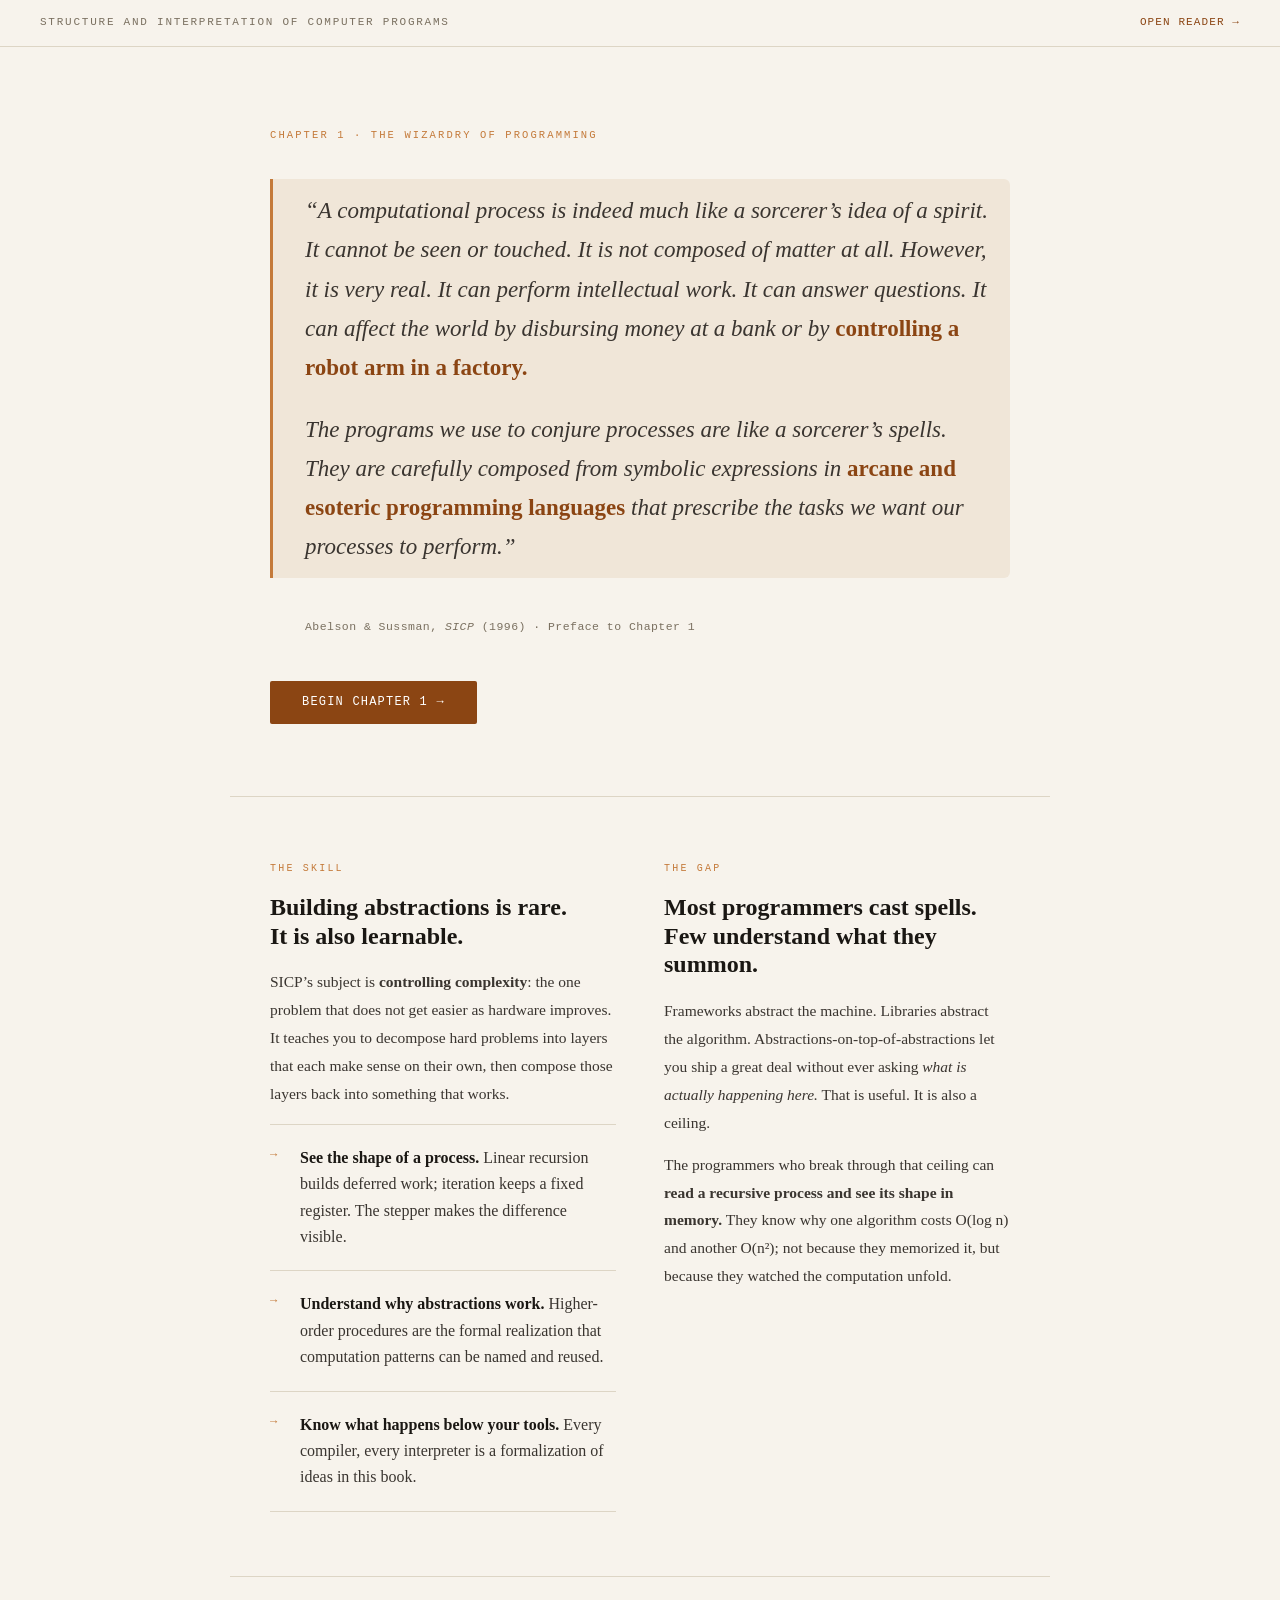
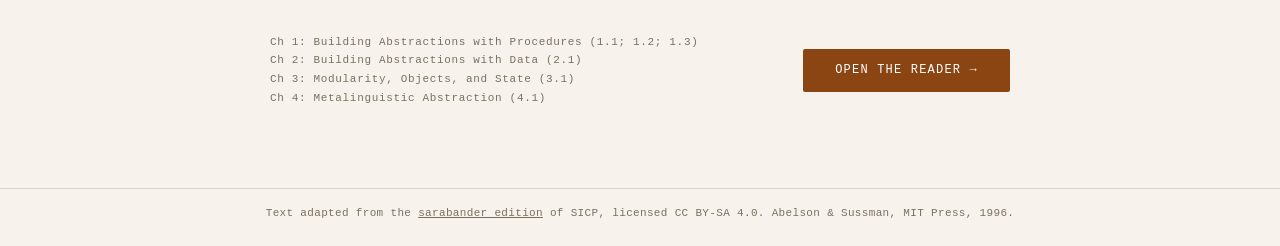
==== docs/index.html @ bf609b11 "Add Chapter 4.1: The Metacircular Evaluator Sections 4.1.1 (eval/apply core), 4.1.2 (representing ex" ====
<!DOCTYPE html>
<html lang="en">
<head>
  <meta charset="utf-8" />
  <meta name="viewport" content="width=device-width, initial-scale=1.0" />
  <title>SICP Lab: Structure and Interpretation of Computer Programs</title>
  <link rel="stylesheet" href="css/style.css" />
  <style>
    :root {
      --bg:        #f7f3ec;
      --bg2:       #f0ebe1;
      --ink:       #1a1713;
      --ink2:      #3a3530;
      --muted:     #7a7060;
      --rule:      #ddd5c5;
      --accent:    #8b4513;
      --accent2:   #6b3310;
      --gold:      #c47a3a;
    }

    *, *::before, *::after { box-sizing: border-box; }

    body.landing {
      background: var(--bg);
      color: var(--ink);
      font-family: var(--serif);
      margin: 0;
      -webkit-font-smoothing: antialiased;
    }

    /* ── Nav strip ── */
    .topbar {
      border-bottom: 1px solid var(--rule);
      padding: 14px 40px;
      display: flex;
      align-items: center;
      justify-content: space-between;
    }

    .topbar-title {
      font-family: var(--mono);
      font-size: 11px;
      letter-spacing: .16em;
      text-transform: uppercase;
      color: var(--muted);
    }

    .topbar-cta {
      font-family: var(--mono);
      font-size: 11px;
      letter-spacing: .1em;
      color: var(--accent);
      text-decoration: none;
      text-transform: uppercase;
    }
    .topbar-cta:hover { color: var(--accent2); }

    /* ── Hero ── */
    .hero {
      max-width: 820px;
      margin: 0 auto;
      padding: 80px 40px 72px;
      border-bottom: 1px solid var(--rule);
    }

    .hero-label {
      font-family: var(--mono);
      font-size: 10.5px;
      letter-spacing: .2em;
      text-transform: uppercase;
      color: var(--gold);
      margin-bottom: 36px;
    }

    .hero-quote {
      border-left: 3px solid var(--gold);
      padding-left: 32px;
      margin: 0 0 40px;
    }

    .hero-quote p {
      font-size: clamp(18px, 2.2vw, 23px);
      line-height: 1.7;
      color: var(--ink2);
      font-style: italic;
      margin: 0 0 1em;
    }

    .hero-quote p:last-of-type { margin-bottom: 0; }

    .hero-quote em {
      font-style: normal;
      color: var(--accent);
      font-weight: 600;
    }

    .hero-attribution {
      font-family: var(--mono);
      font-size: 11.5px;
      color: var(--muted);
      letter-spacing: .04em;
      margin-bottom: 44px;
      padding-left: 35px;
    }

    .cta {
      display: inline-block;
      padding: 12px 32px;
      background: var(--accent);
      color: #fff;
      font-family: var(--mono);
      font-size: 12px;
      letter-spacing: .1em;
      text-transform: uppercase;
      text-decoration: none;
      border-radius: 2px;
      transition: background .15s;
    }
    .cta:hover { background: var(--accent2); }

    /* ── Pitch ── */
    .pitch-block {
      max-width: 820px;
      margin: 0 auto;
      padding: 64px 40px;
      border-bottom: 1px solid var(--rule);
    }

    .pitch-label {
      font-family: var(--mono);
      font-size: 10px;
      letter-spacing: .22em;
      text-transform: uppercase;
      color: var(--gold);
      margin-bottom: 16px;
    }

    .pitch-block h2 {
      font-size: clamp(22px, 2.8vw, 30px);
      font-weight: 700;
      color: var(--ink);
      margin: 0 0 24px;
      line-height: 1.2;
    }

    .pitch-block p {
      font-size: 17px;
      line-height: 1.8;
      color: var(--ink2);
      margin: 0 0 16px;
    }

    .pitch-block p:last-child { margin-bottom: 0; }

    .pitch-block strong { color: var(--ink); }

    /* ── Insight list ── */
    .insight-list {
      list-style: none;
      padding: 0;
      margin: 32px 0 0;
      border-top: 1px solid var(--rule);
    }

    .insight-list li {
      display: grid;
      grid-template-columns: 14px 1fr;
      gap: 16px;
      align-items: start;
      padding: 20px 0;
      border-bottom: 1px solid var(--rule);
    }

    .insight-list li::before {
      content: '→';
      color: var(--gold);
      font-family: var(--mono);
      font-size: 12px;
      padding-top: 1px;
    }

    .insight-list li span {
      font-size: 16px;
      line-height: 1.65;
      color: var(--ink2);
    }

    .insight-list li strong { color: var(--ink); }

    /* ── Code specimen ── */
    .specimen {
      margin: 36px 0 0;
      background: #1e1b17;
      border-radius: 4px;
      padding: 24px 28px;
      font-family: var(--mono);
      font-size: 12.5px;
      line-height: 1.75;
      color: #9a8f80;
      overflow-x: auto;
    }

    .specimen .kw  { color: #c47a3a; }
    .specimen .fn  { color: #d4b483; }
    .specimen .cm  { color: #5a5040; }
    .specimen .num { color: #8fa88f; }

    /* ── Feature cards ── */
    .features {
      display: grid;
      grid-template-columns: repeat(3, 1fr);
      gap: 1px;
      background: var(--rule);
      border: 1px solid var(--rule);
      border-radius: 3px;
      overflow: hidden;
      margin-top: 36px;
    }

    .feature {
      background: var(--bg);
      padding: 24px 22px;
    }

    .feature-glyph {
      font-family: var(--mono);
      font-size: 16px;
      color: var(--gold);
      margin-bottom: 12px;
    }

    .feature h3 {
      font-size: 13.5px;
      font-weight: 700;
      color: var(--ink);
      margin: 0 0 8px;
    }

    .feature p {
      font-size: 13px !important;
      line-height: 1.6 !important;
      color: var(--muted) !important;
      margin: 0 !important;
    }

    /* ── Two-col layout for "this site" ── */
    .two-col {
      display: grid;
      grid-template-columns: 1fr 1fr;
      gap: 48px;
      align-items: start;
      margin-top: 0;
    }

    @media (max-width: 640px) {
      .two-col { grid-template-columns: 1fr; }
      .features { grid-template-columns: 1fr; }
    }

    /* ── Footer ── */
    .footer-cta {
      max-width: 820px;
      margin: 0 auto;
      padding: 56px 40px 80px;
      display: flex;
      align-items: center;
      justify-content: space-between;
      gap: 24px;
    }

    .footer-cta p {
      font-family: var(--mono);
      font-size: 11px;
      color: var(--muted);
      letter-spacing: .06em;
      margin: 0;
      line-height: 1.7;
    }
  </style>
</head>
<body class="landing">

  <nav class="topbar">
    <span class="topbar-title">Structure and Interpretation of Computer Programs</span>
    <a class="topbar-cta" href="reader.html">Open reader →</a>
  </nav>

  <!-- ── Hero ── -->
  <section class="hero">
    <div class="hero-label">Chapter 1 · The wizardry of programming</div>

    <blockquote class="hero-quote">
      <p>
        &ldquo;A computational process is indeed much like a sorcerer&rsquo;s idea of a spirit.
        It cannot be seen or touched. It is not composed of matter at all.
        However, it is very real. It can perform intellectual work. It can answer questions.
        It can affect the world by disbursing money at a bank or by
        <em>controlling a robot arm in a factory.</em>
      </p>
      <p>
        The programs we use to conjure processes are like a sorcerer&rsquo;s spells.
        They are carefully composed from symbolic expressions in
        <em>arcane and esoteric programming languages</em>
        that prescribe the tasks we want our processes to perform.&rdquo;
      </p>
    </blockquote>

    <div class="hero-attribution">Abelson &amp; Sussman, <em>SICP</em> (1996) · Preface to Chapter 1</div>

    <a class="cta" href="reader.html">Begin Chapter 1 →</a>
  </section>

  <!-- ── Side-by-side pitch ── -->
  <div style="max-width: 820px; margin: 0 auto; padding: 64px 40px; border-bottom: 1px solid var(--rule); display: grid; grid-template-columns: 1fr 1fr; gap: 48px; align-items: start;">
    <div>
      <div class="pitch-label">The skill</div>
      <h2 style="font-size: clamp(18px, 2.2vw, 24px); font-weight: 700; margin: 0 0 18px; line-height: 1.2;">Building abstractions is rare.<br>It is also learnable.</h2>
      <p style="font-size: 15.5px; line-height: 1.8; color: var(--ink2); margin: 0 0 14px;">
        SICP&rsquo;s subject is <strong>controlling complexity</strong>: the one problem that does not
        get easier as hardware improves. It teaches you to decompose hard problems into layers
        that each make sense on their own, then compose those layers back into something that works.
      </p>
      <ul class="insight-list" style="margin-top: 16px;">
        <li><span><strong>See the shape of a process.</strong> Linear recursion builds deferred work; iteration keeps a fixed register. The stepper makes the difference visible.</span></li>
        <li><span><strong>Understand why abstractions work.</strong> Higher-order procedures are the formal realization that computation patterns can be named and reused.</span></li>
        <li><span><strong>Know what happens below your tools.</strong> Every compiler, every interpreter is a formalization of ideas in this book.</span></li>
      </ul>
    </div>
    <div>
      <div class="pitch-label">The gap</div>
      <h2 style="font-size: clamp(18px, 2.2vw, 24px); font-weight: 700; margin: 0 0 18px; line-height: 1.2;">Most programmers cast spells.<br>Few understand what they summon.</h2>
      <p style="font-size: 15.5px; line-height: 1.8; color: var(--ink2); margin: 0 0 14px;">
        Frameworks abstract the machine. Libraries abstract the algorithm.
        Abstractions-on-top-of-abstractions let you ship a great deal without ever asking
        <em>what is actually happening here.</em> That is useful. It is also a ceiling.
      </p>
      <p style="font-size: 15.5px; line-height: 1.8; color: var(--ink2); margin: 0;">
        The programmers who break through that ceiling can <strong>read a recursive process and see its shape in memory.</strong>
        They know why one algorithm costs O(log&nbsp;n) and another O(n²); not because they memorized it,
        but because they watched the computation unfold.
      </p>
    </div>
  </div>

  <div class="footer-cta">
    <p>
      Ch 1: Building Abstractions with Procedures (1.1; 1.2; 1.3)<br>
      Ch 2: Building Abstractions with Data (2.1)<br>
      Ch 3: Modularity, Objects, and State (3.1)<br>
      Ch 4: Metalinguistic Abstraction (4.1)
    </p>
    <a class="cta" href="reader.html">Open the reader →</a>
  </div>

  <footer class="site-footer">
    Text adapted from the <a href="https://github.com/sarabander/sicp" target="_blank" rel="noopener">sarabander edition</a> of SICP, licensed CC BY-SA 4.0. Abelson &amp; Sussman, MIT Press, 1996.
  </footer>

</body>
</html>
---- docs/css/style.css ----
:root {
  --bg: #faf8f3;
  --panel: #fffdf8;
  --ink: #1f2328;
  --muted: #6b7280;
  --rule: #e6e0d4;
  --accent: #7a3e1d;
  --accent-soft: #f0e6d8;
  --code-bg: #f5f1e8;
  --redex-bg: #ffe39b;
  --redex-ink: #6b3b00;
  --ok: #1f6f43;
  --err: #b3261e;
  --mono: "SFMono-Regular", "JetBrains Mono", Menlo, Consolas, monospace;
  --serif: Georgia, "Iowan Old Style", "Times New Roman", serif;
}
* { box-sizing: border-box; }
body {
  margin: 0; background: var(--bg); color: var(--ink);
  font-family: var(--serif); line-height: 1.6; font-size: 18px;
}
a { color: var(--accent); }

.app { display: grid; grid-template-columns: 270px minmax(0, 1fr); min-height: 100vh; }

/* ---- Sidebar / TOC ---- */
.sidebar {
  position: sticky; top: 0; align-self: start; height: 100vh; overflow-y: auto;
  border-right: 1px solid var(--rule); background: var(--panel); padding: 22px 18px;
}
.site-footer { text-align: center; padding: 16px 24px 24px; border-top: 1px solid var(--rule); font-family: var(--mono); font-size: 11px; color: var(--muted); letter-spacing: .03em; }
.site-footer a { color: var(--muted); text-decoration: underline; }
.site-footer a:hover { color: var(--fg); }
.home-link { display: block; font-family: var(--mono); font-size: 11px; color: var(--muted); text-decoration: none; letter-spacing: .05em; margin-bottom: 14px; }
.home-link:hover { color: var(--fg); }
.sidebar h1 { font-size: 17px; margin: 0 0 4px; letter-spacing: .2px; }
.sidebar .sub { color: var(--muted); font-size: 12.5px; margin-bottom: 18px; font-family: var(--mono); }
.toc a { display: block; text-decoration: none; color: var(--ink); padding: 3px 6px; border-radius: 5px; font-size: 14.5px; }
.toc a.lvl-sec { font-weight: 700; margin-top: 10px; }
.toc a.lvl-sub { padding-left: 16px; color: #44484e; }
.toc a:hover { background: var(--accent-soft); }
.toc a.active { background: var(--accent-soft); color: var(--accent); }

/* ---- Reading column ---- */
.main { padding: 36px 0 120px; }
.reader { max-width: 760px; margin: 0 auto; padding: 0 28px; }
.reader h2 { font-size: 30px; margin: 8px 0 6px; }
.reader h2 .num { color: var(--accent); font-family: var(--mono); font-size: 22px; margin-right: 10px; }
.reader h3 { font-size: 22px; margin: 38px 0 4px; border-top: 1px solid var(--rule); padding-top: 26px; }
.reader h3 .num { color: var(--accent); font-family: var(--mono); font-size: 16px; margin-right: 8px; }
.reader h4 { font-size: 16px; text-transform: uppercase; letter-spacing: .08em; color: var(--muted); margin: 26px 0 2px; }
.reader p { margin: 14px 0; }
.reader code { font-family: var(--mono); font-size: .86em; background: var(--code-bg); padding: 1px 5px; border-radius: 4px; }
.reader ul, .reader ol { margin: 12px 0; padding-left: 26px; }
.reader li { margin: 6px 0; }
blockquote { margin: 16px 0; padding: 12px 18px; background: var(--accent-soft); border-left: 4px solid var(--accent); border-radius: 0 6px 6px 0; }
blockquote p:first-child { margin-top: 0; } blockquote p:last-child { margin-bottom: 0; }

/* ---- Static code (non-live) ---- */
pre.static {
  font-family: var(--mono); font-size: 14.5px; line-height: 1.45;
  background: var(--code-bg); border: 1px solid var(--rule); border-radius: 8px;
  padding: 12px 14px; overflow-x: auto; margin: 14px 0;
}

/* ---- Live REPL block ---- */
.repl { margin: 16px 0; border: 1px solid var(--rule); border-radius: 9px; overflow: hidden; background: var(--panel); }
.repl .editor {
  width: 100%; border: 0; resize: vertical; min-height: 2.4em;
  font-family: var(--mono); font-size: 14.5px; line-height: 1.5; padding: 12px 14px;
  background: #fffef9; color: var(--ink); outline: none; display: block;
}
.repl .bar { display: flex; align-items: center; gap: 10px; padding: 7px 12px; border-top: 1px solid var(--rule); background: #faf6ed; }
.repl .bar .spacer { flex: 1; }
.repl button {
  font-family: var(--mono); font-size: 12.5px; cursor: pointer; border: 1px solid var(--rule);
  background: #fff; color: var(--ink); padding: 5px 12px; border-radius: 6px;
}
.repl button.run { background: var(--accent); color: #fff; border-color: var(--accent); }
.repl button:hover { filter: brightness(.97); }
.repl .out {
  font-family: var(--mono); font-size: 14px; white-space: pre-wrap; padding: 0 14px;
  max-height: 0; overflow: hidden; transition: max-height .15s ease, padding .15s ease;
}
.repl .out.show { max-height: 400px; overflow-y: auto; padding: 10px 14px; border-top: 1px dashed var(--rule); }
.repl .out .val { color: var(--ok); } .repl .out .disp { color: var(--ink); } .repl .out .err { color: var(--err); }
.repl .out .echo { color: var(--muted); }

/* ---- Stepper ---- */
.stepper { margin: 18px 0; border: 1px solid var(--accent); border-radius: 10px; overflow: hidden; background: var(--panel); }
.stepper .head { background: var(--accent); color: #fff; font-family: var(--mono); font-size: 12px; letter-spacing: .05em; padding: 6px 12px; text-transform: uppercase; }
.stepper .seed { width: 100%; border: 0; border-bottom: 1px solid var(--rule); resize: vertical; min-height: 3em; font-family: var(--mono); font-size: 14px; padding: 10px 14px; background: #fffef9; outline: none; }
.stepper .bar { display: flex; gap: 8px; align-items: center; padding: 8px 12px; background: #faf6ed; border-bottom: 1px solid var(--rule); }
.stepper .bar .count { margin-left: auto; color: var(--muted); font-family: var(--mono); font-size: 12px; }
.stepper button { font-family: var(--mono); font-size: 12.5px; cursor: pointer; border: 1px solid var(--rule); background: #fff; padding: 5px 12px; border-radius: 6px; }
.stepper button.primary { background: var(--accent); color: #fff; border-color: var(--accent); }
.stepper button:disabled { opacity: .4; cursor: default; }
.stepper .steps { font-family: var(--mono); font-size: 15px; line-height: 1.7; padding: 12px 14px 16px; overflow-x: auto; }
.stepper .row { display: flex; gap: 12px; padding: 2px 0; opacity: .45; transition: opacity .2s; }
.stepper .row.on { opacity: 1; }
.stepper .row .idx { color: var(--muted); user-select: none; min-width: 1.6em; text-align: right; }
.stepper .row .expr { white-space: pre; }
.stepper .row .note { color: var(--muted); font-size: 12.5px; align-self: center; }
.redex { background: var(--redex-bg); color: var(--redex-ink); border-radius: 3px; padding: 0 2px; box-shadow: 0 0 0 1px #e8c66a inset; }

/* ---- Notes drawer ---- */
.notes-toggle { position: fixed; right: 18px; bottom: 18px; z-index: 20; border: 1px solid var(--accent); background: var(--accent); color: #fff; font-family: var(--mono); font-size: 13px; padding: 9px 14px; border-radius: 22px; cursor: pointer; box-shadow: 0 3px 12px rgba(0,0,0,.15); }
.notes { position: fixed; right: -380px; top: 0; width: 360px; height: 100vh; background: var(--panel); border-left: 1px solid var(--rule); transition: right .2s ease; z-index: 19; display: flex; flex-direction: column; box-shadow: -6px 0 24px rgba(0,0,0,.06); }
.notes.open { right: 0; }
.notes h3 { margin: 0; padding: 18px 18px 8px; font-family: var(--serif); font-size: 18px; }
.notes p.hint { margin: 0 18px 8px; color: var(--muted); font-size: 12.5px; }
.notes textarea { flex: 1; margin: 0 14px 14px; border: 1px solid var(--rule); border-radius: 8px; resize: none; padding: 12px; font-family: var(--mono); font-size: 14px; line-height: 1.5; outline: none; }
.notes .saved { padding: 0 18px 14px; color: var(--ok); font-size: 12px; font-family: var(--mono); }

@media (max-width: 880px) {
  .app { grid-template-columns: 1fr; }
  .sidebar { position: static; height: auto; border-right: 0; border-bottom: 1px solid var(--rule); }
}
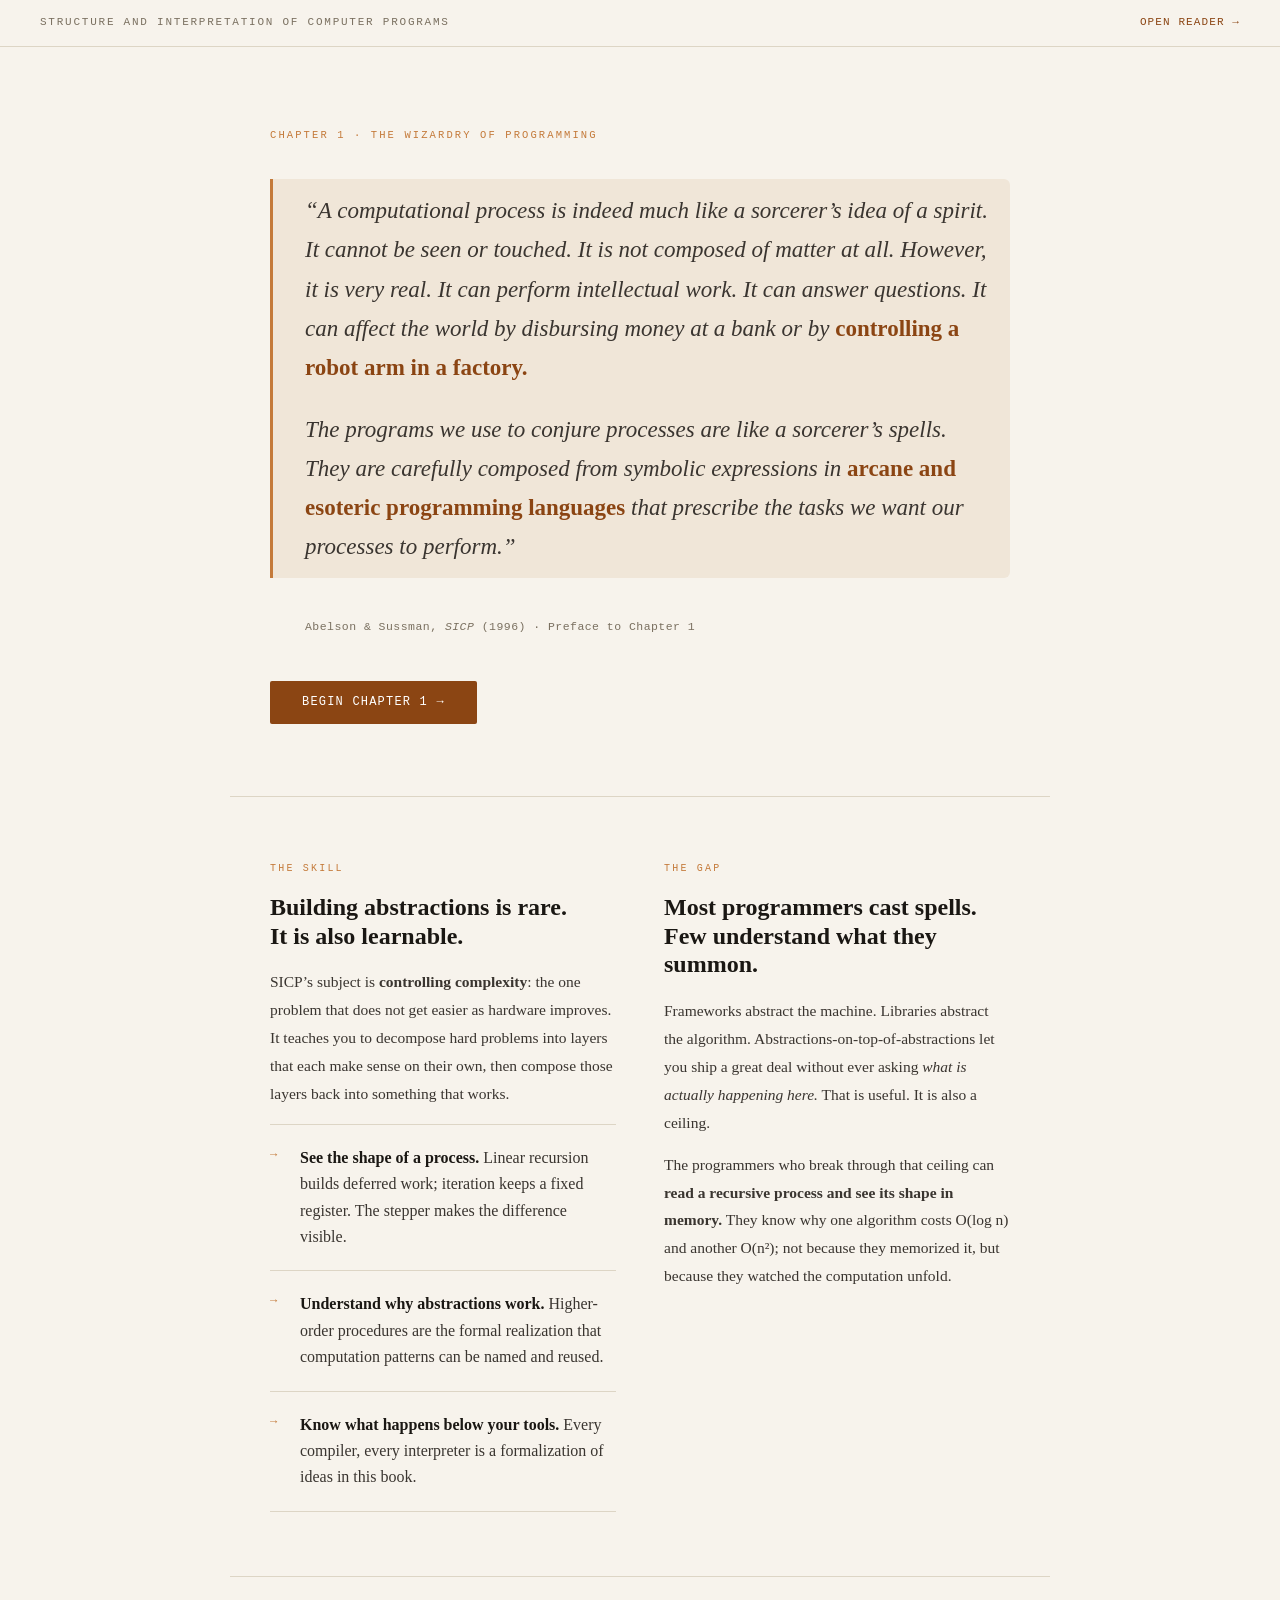
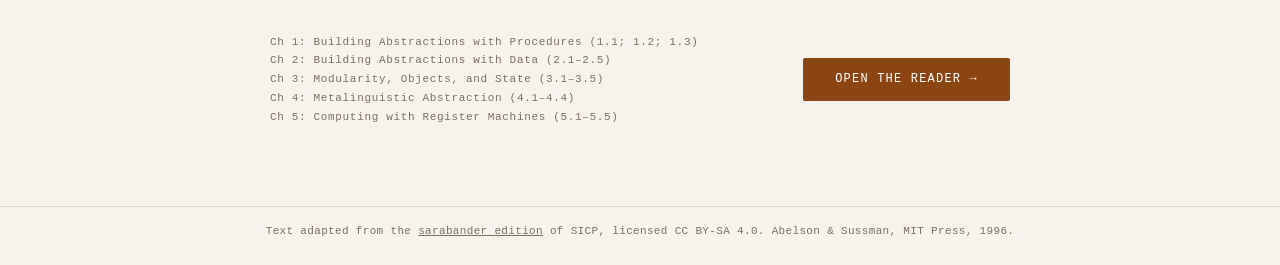
==== commit 693a2f5c: "Add Chapter 5: Computing with Register Machines 5.1 (register machine design, subroutines, stack rec" ====
--- a/docs/index.html
+++ b/docs/index.html
@@ -345,9 +345,10 @@
   <div class="footer-cta">
     <p>
       Ch 1: Building Abstractions with Procedures (1.1; 1.2; 1.3)<br>
-      Ch 2: Building Abstractions with Data (2.1)<br>
-      Ch 3: Modularity, Objects, and State (3.1)<br>
-      Ch 4: Metalinguistic Abstraction (4.1)
+      Ch 2: Building Abstractions with Data (2.1–2.5)<br>
+      Ch 3: Modularity, Objects, and State (3.1–3.5)<br>
+      Ch 4: Metalinguistic Abstraction (4.1–4.4)<br>
+      Ch 5: Computing with Register Machines (5.1–5.5)
     </p>
     <a class="cta" href="reader.html">Open the reader →</a>
   </div>
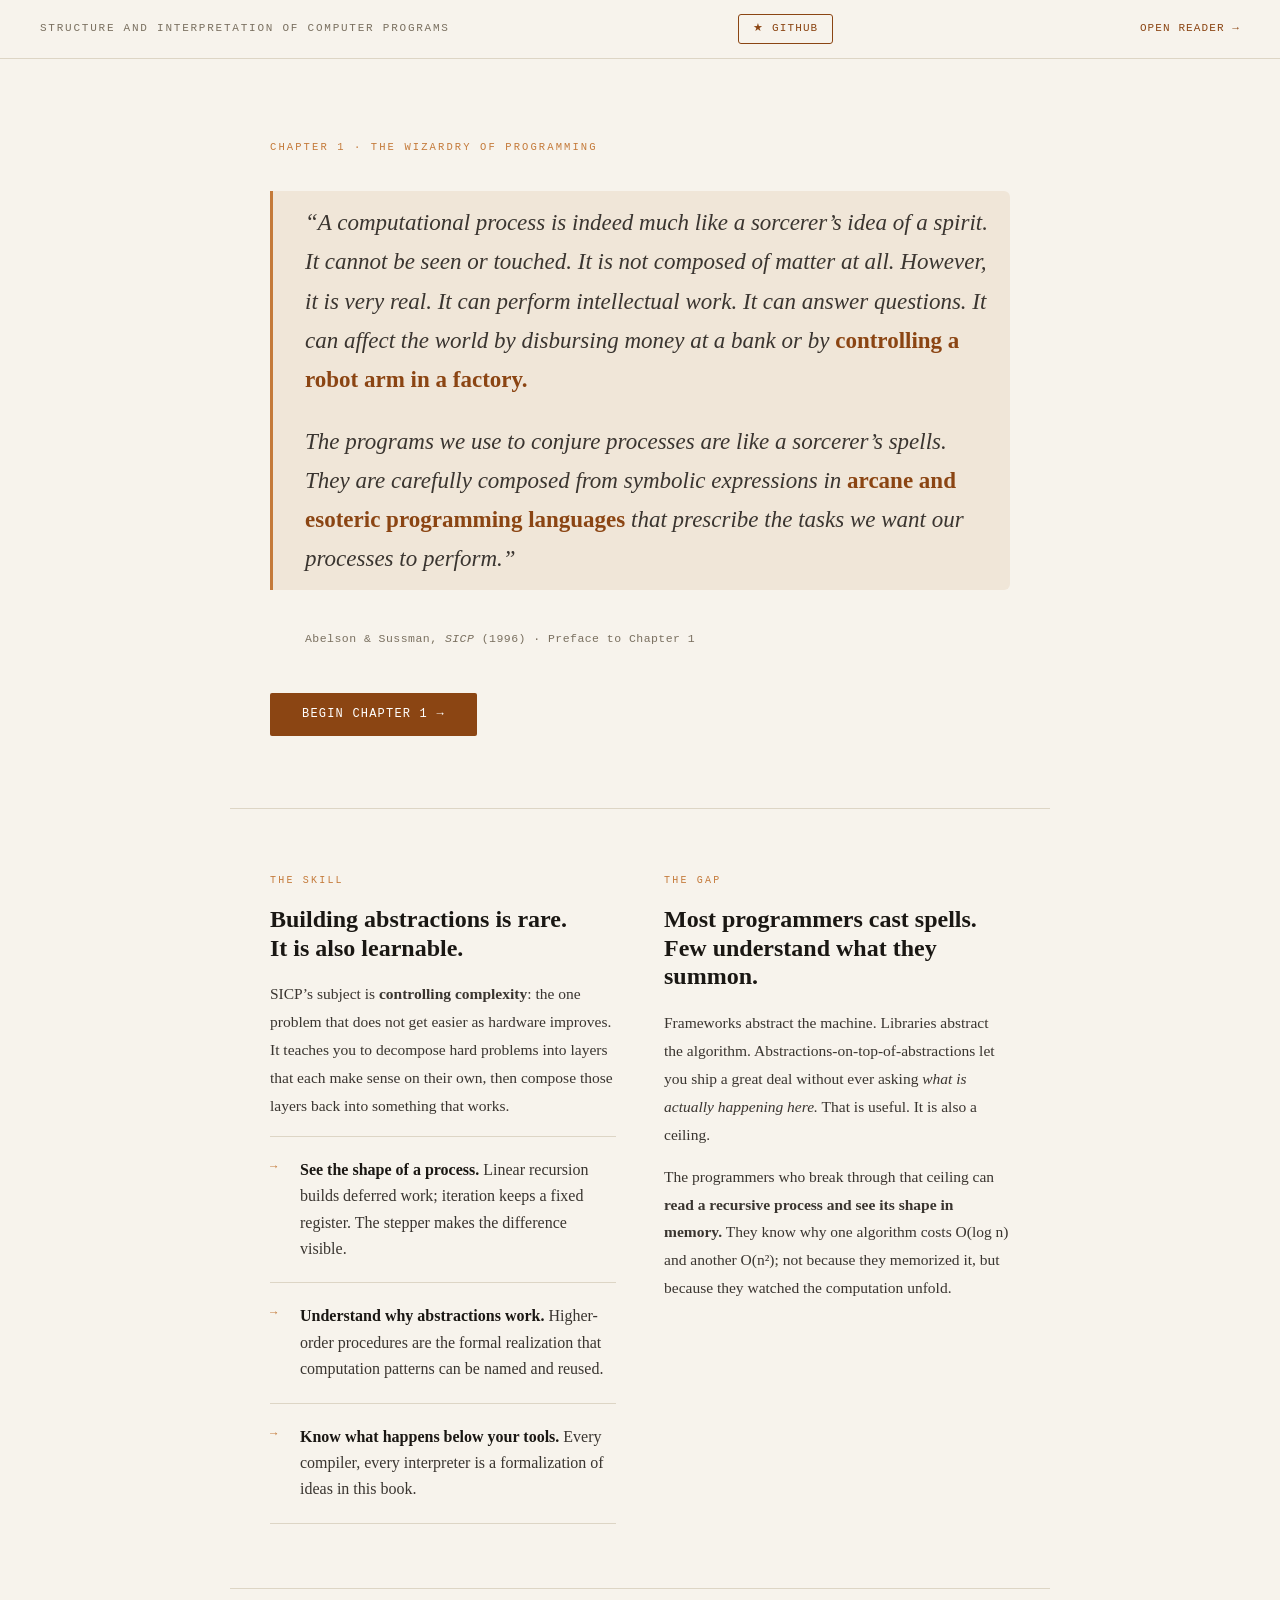
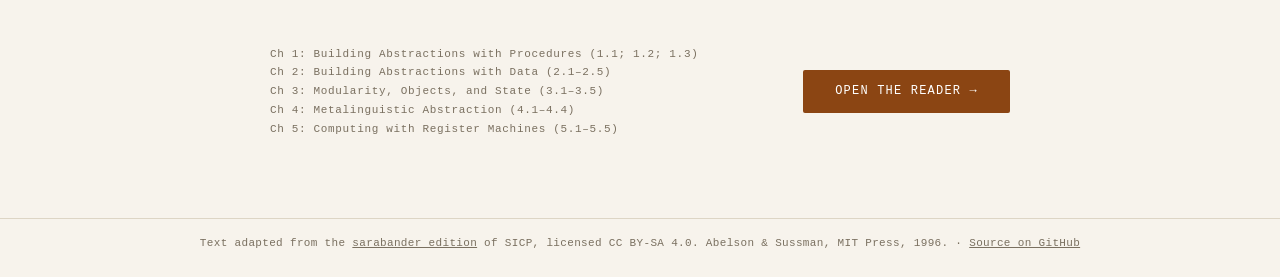
==== commit ceb80898: "Add GitHub repo links to landing page header and footer" ====
--- a/docs/index.html
+++ b/docs/index.html
@@ -282,6 +282,7 @@
 
   <nav class="topbar">
     <span class="topbar-title">Structure and Interpretation of Computer Programs</span>
+    <a class="topbar-cta" href="https://github.com/am357/sicp-lab" target="_blank" rel="noopener" style="margin-right: 18px; border: 1px solid var(--accent); padding: 5px 14px; border-radius: 3px;">★ GitHub</a>
     <a class="topbar-cta" href="reader.html">Open reader →</a>
   </nav>
 
@@ -355,6 +356,7 @@
 
   <footer class="site-footer">
     Text adapted from the <a href="https://github.com/sarabander/sicp" target="_blank" rel="noopener">sarabander edition</a> of SICP, licensed CC BY-SA 4.0. Abelson &amp; Sussman, MIT Press, 1996.
+    · <a href="https://github.com/am357/sicp-lab" target="_blank" rel="noopener">Source on GitHub</a>
   </footer>
 
 </body>
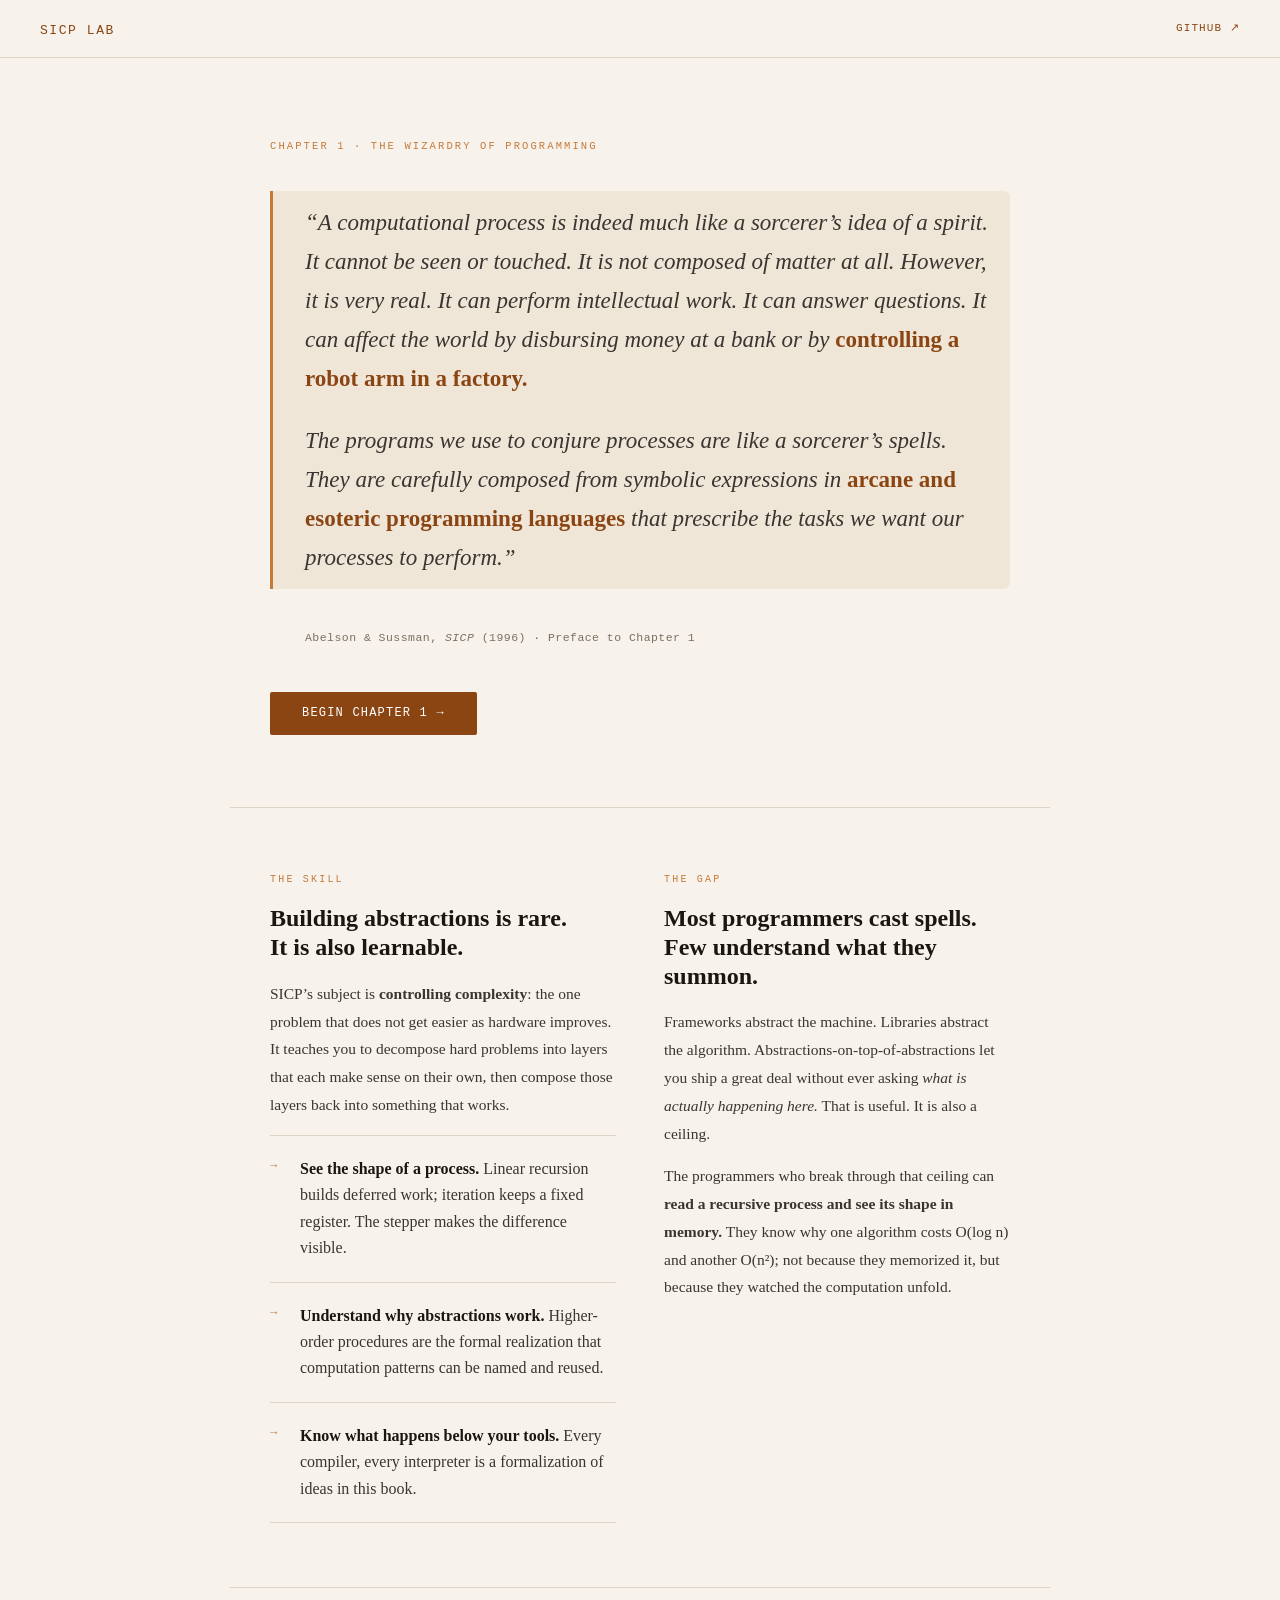
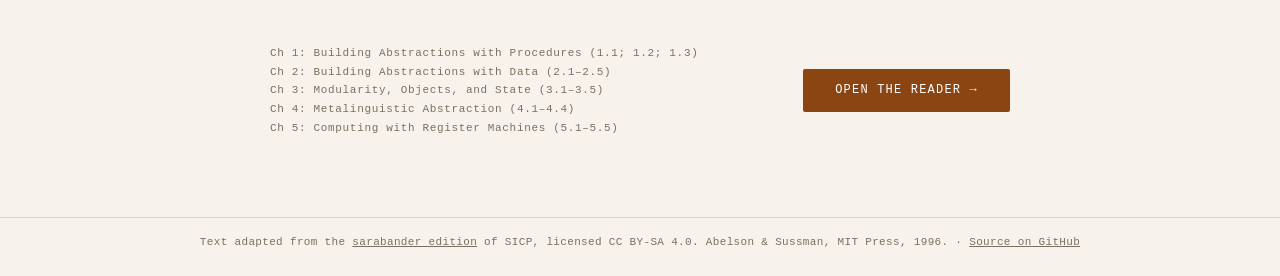
==== commit e9643898: "Rebrand header: SICP Lab left, GitHub link right, remove redundant reader CTA" ====
--- a/docs/index.html
+++ b/docs/index.html
@@ -281,9 +281,9 @@
 <body class="landing">
 
   <nav class="topbar">
-    <span class="topbar-title">Structure and Interpretation of Computer Programs</span>
-    <a class="topbar-cta" href="https://github.com/am357/sicp-lab" target="_blank" rel="noopener" style="margin-right: 18px; border: 1px solid var(--accent); padding: 5px 14px; border-radius: 3px;">★ GitHub</a>
-    <a class="topbar-cta" href="reader.html">Open reader →</a>
+    <a href="/" style="text-decoration: none;"><span class="topbar-title" style="font-size: 13px; letter-spacing: .12em; color: var(--accent);">SICP Lab</span></a>
+    <span style="flex: 1;"></span>
+    <a class="topbar-cta" href="https://github.com/am357/sicp-lab" target="_blank" rel="noopener">GitHub ↗</a>
   </nav>
 
   <!-- ── Hero ── -->
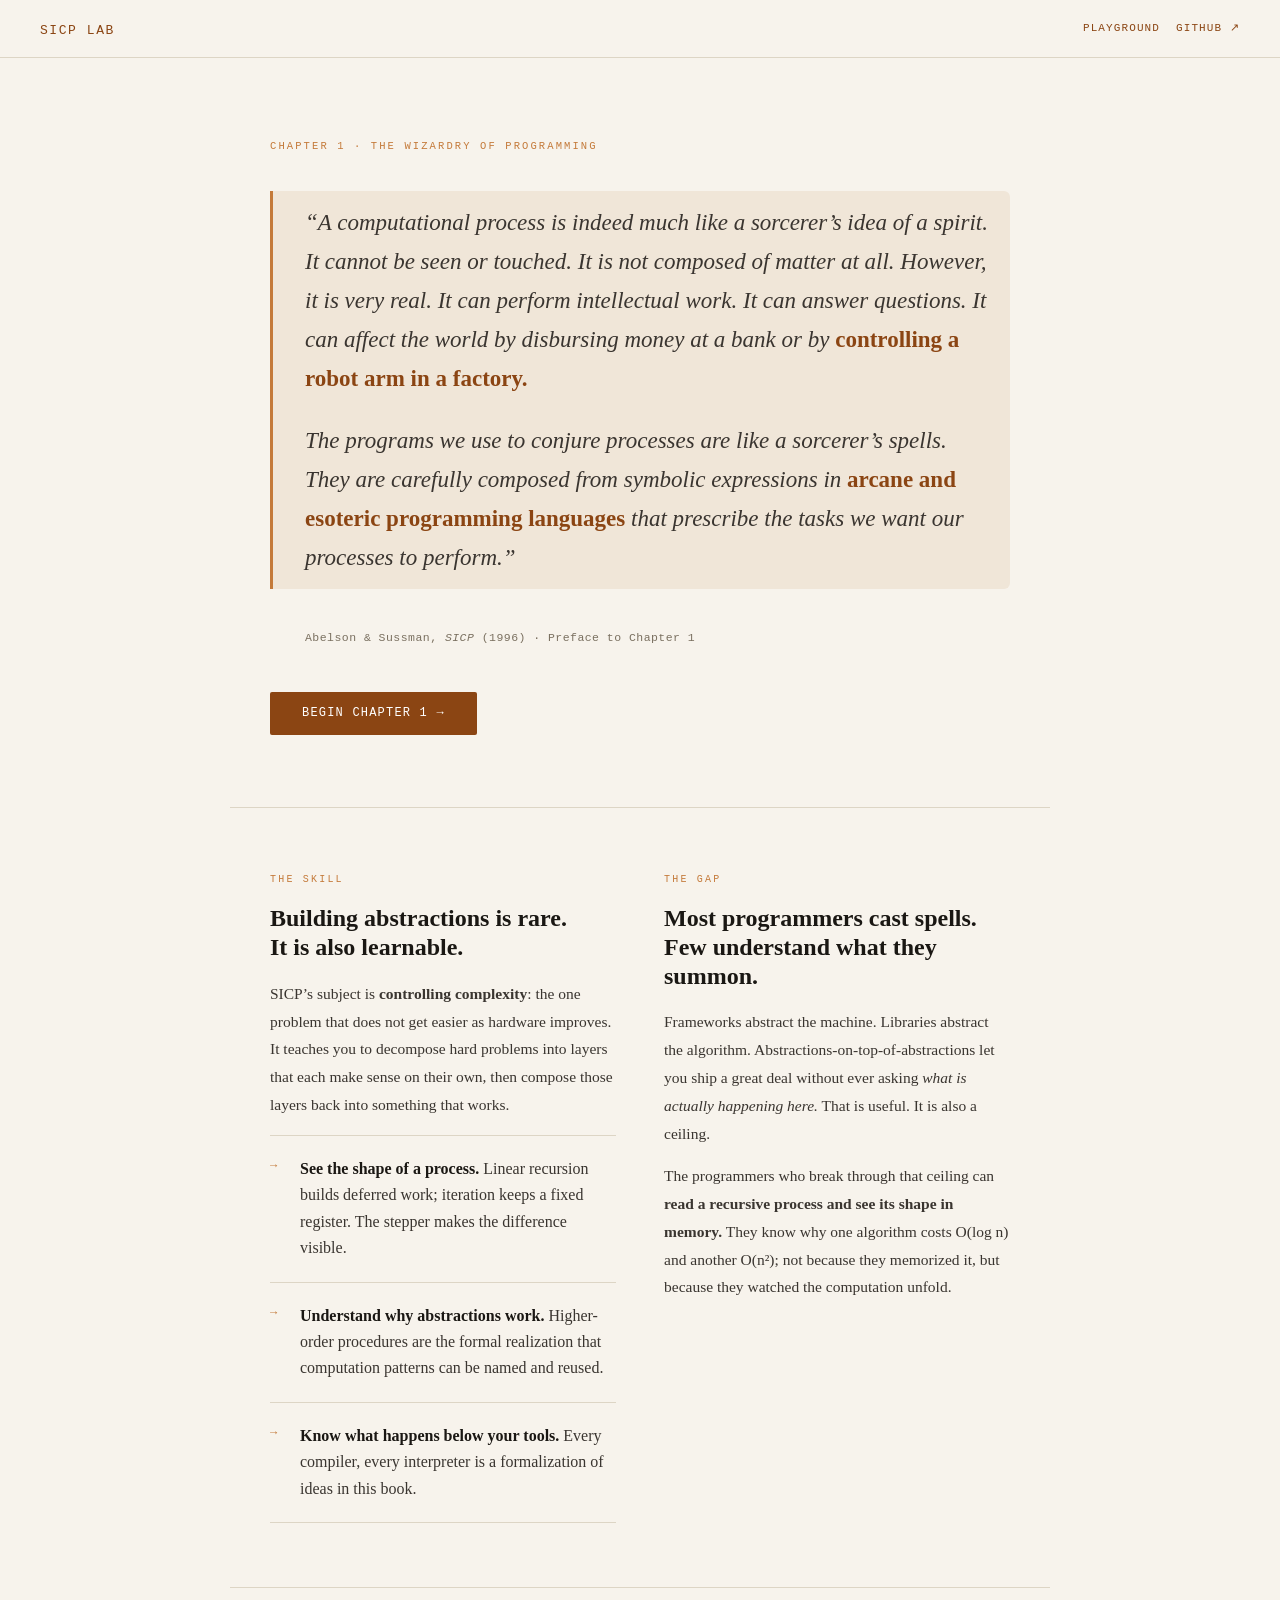
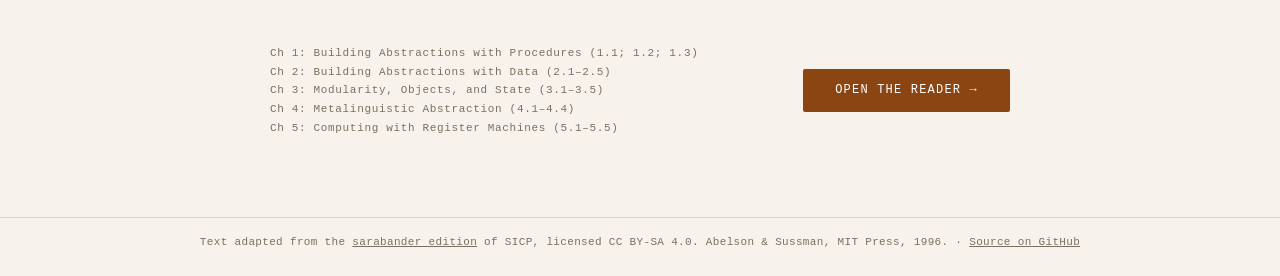
==== commit e1927910: "Add Scheme playground page with live REPL; link from homepage header" ====
--- a/docs/index.html
+++ b/docs/index.html
@@ -283,7 +283,8 @@
   <nav class="topbar">
     <a href="/" style="text-decoration: none;"><span class="topbar-title" style="font-size: 13px; letter-spacing: .12em; color: var(--accent);">SICP Lab</span></a>
     <span style="flex: 1;"></span>
-    <a class="topbar-cta" href="https://github.com/am357/sicp-lab" target="_blank" rel="noopener">GitHub ↗</a>
+    <a class="topbar-cta" href="playground.html">Playground</a>
+    <a class="topbar-cta" href="https://github.com/am357/sicp-lab" target="_blank" rel="noopener" style="margin-left: 16px;">GitHub ↗</a>
   </nav>
 
   <!-- ── Hero ── -->
--- a/docs/css/style.css
+++ b/docs/css/style.css
@@ -103,6 +103,17 @@
 .stepper .row .note { color: var(--muted); font-size: 12.5px; align-self: center; }
 .redex { background: var(--redex-bg); color: var(--redex-ink); border-radius: 3px; padding: 0 2px; box-shadow: 0 0 0 1px #e8c66a inset; }
 
+/* ---- Exercise blocks ---- */
+.exercise { margin: 20px 0; border: 1px solid var(--rule); border-radius: 9px; overflow: hidden; background: var(--panel); }
+.exercise-header { display: flex; align-items: center; gap: 10px; padding: 12px 16px; background: #faf6ed; border-bottom: 1px solid var(--rule); }
+.exercise-toggle { font-family: var(--mono); font-size: 11px; color: var(--muted); user-select: none; }
+.exercise-label { font-family: var(--mono); font-size: 14px; font-weight: 700; color: var(--accent); letter-spacing: .02em; }
+.exercise-body { padding: 14px 16px 6px; }
+.exercise-desc { font-size: 16px; line-height: 1.7; margin-bottom: 12px; }
+.exercise-desc code { font-family: var(--mono); font-size: .86em; background: var(--code-bg); padding: 1px 5px; border-radius: 4px; }
+.exercise-desc p { margin: 8px 0; }
+.exercise-desc pre { font-family: var(--mono); font-size: 14px; background: var(--code-bg); border: 1px solid var(--rule); border-radius: 6px; padding: 10px 12px; overflow-x: auto; margin: 10px 0; }
+
 /* ---- Notes drawer ---- */
 .notes-toggle { position: fixed; right: 18px; bottom: 18px; z-index: 20; border: 1px solid var(--accent); background: var(--accent); color: #fff; font-family: var(--mono); font-size: 13px; padding: 9px 14px; border-radius: 22px; cursor: pointer; box-shadow: 0 3px 12px rgba(0,0,0,.15); }
 .notes { position: fixed; right: -380px; top: 0; width: 360px; height: 100vh; background: var(--panel); border-left: 1px solid var(--rule); transition: right .2s ease; z-index: 19; display: flex; flex-direction: column; box-shadow: -6px 0 24px rgba(0,0,0,.06); }
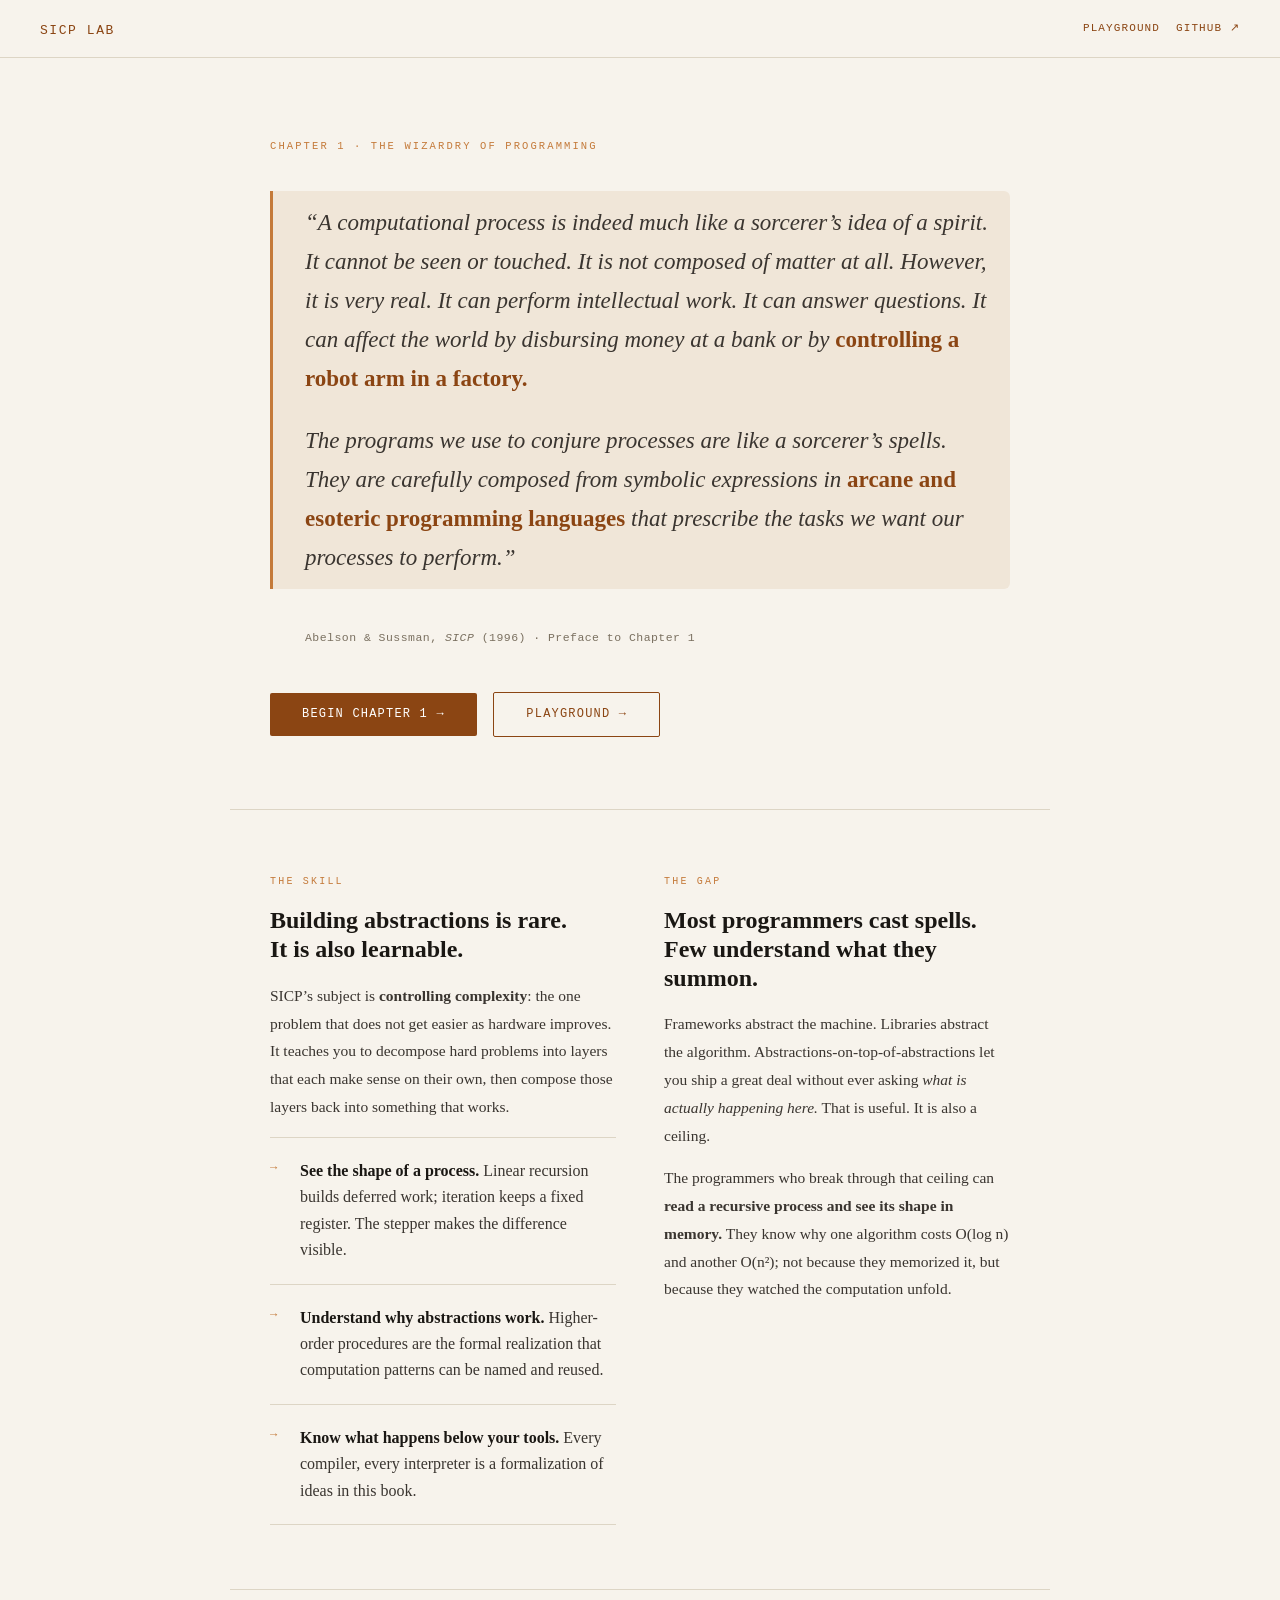
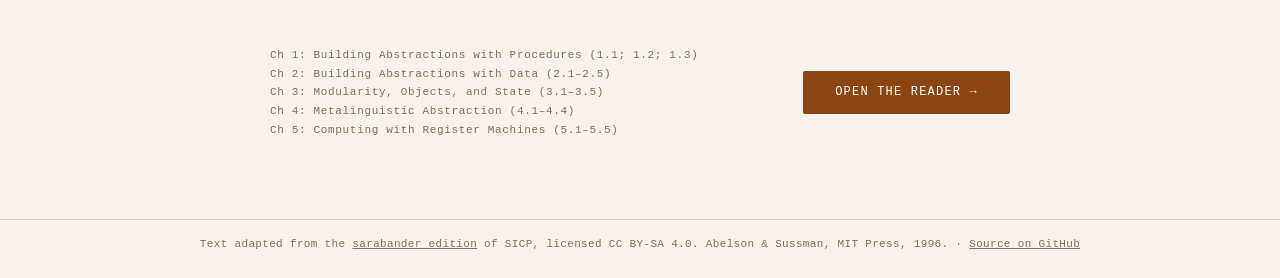
==== commit b6f14a1e: "Add Playground button beside Begin Chapter 1 on homepage" ====
--- a/docs/index.html
+++ b/docs/index.html
@@ -310,6 +310,7 @@
     <div class="hero-attribution">Abelson &amp; Sussman, <em>SICP</em> (1996) · Preface to Chapter 1</div>
 
     <a class="cta" href="reader.html">Begin Chapter 1 →</a>
+    <a class="cta" href="playground.html" style="margin-left: 12px; background: transparent; color: var(--accent); border: 1px solid var(--accent);">Playground →</a>
   </section>
 
   <!-- ── Side-by-side pitch ── -->
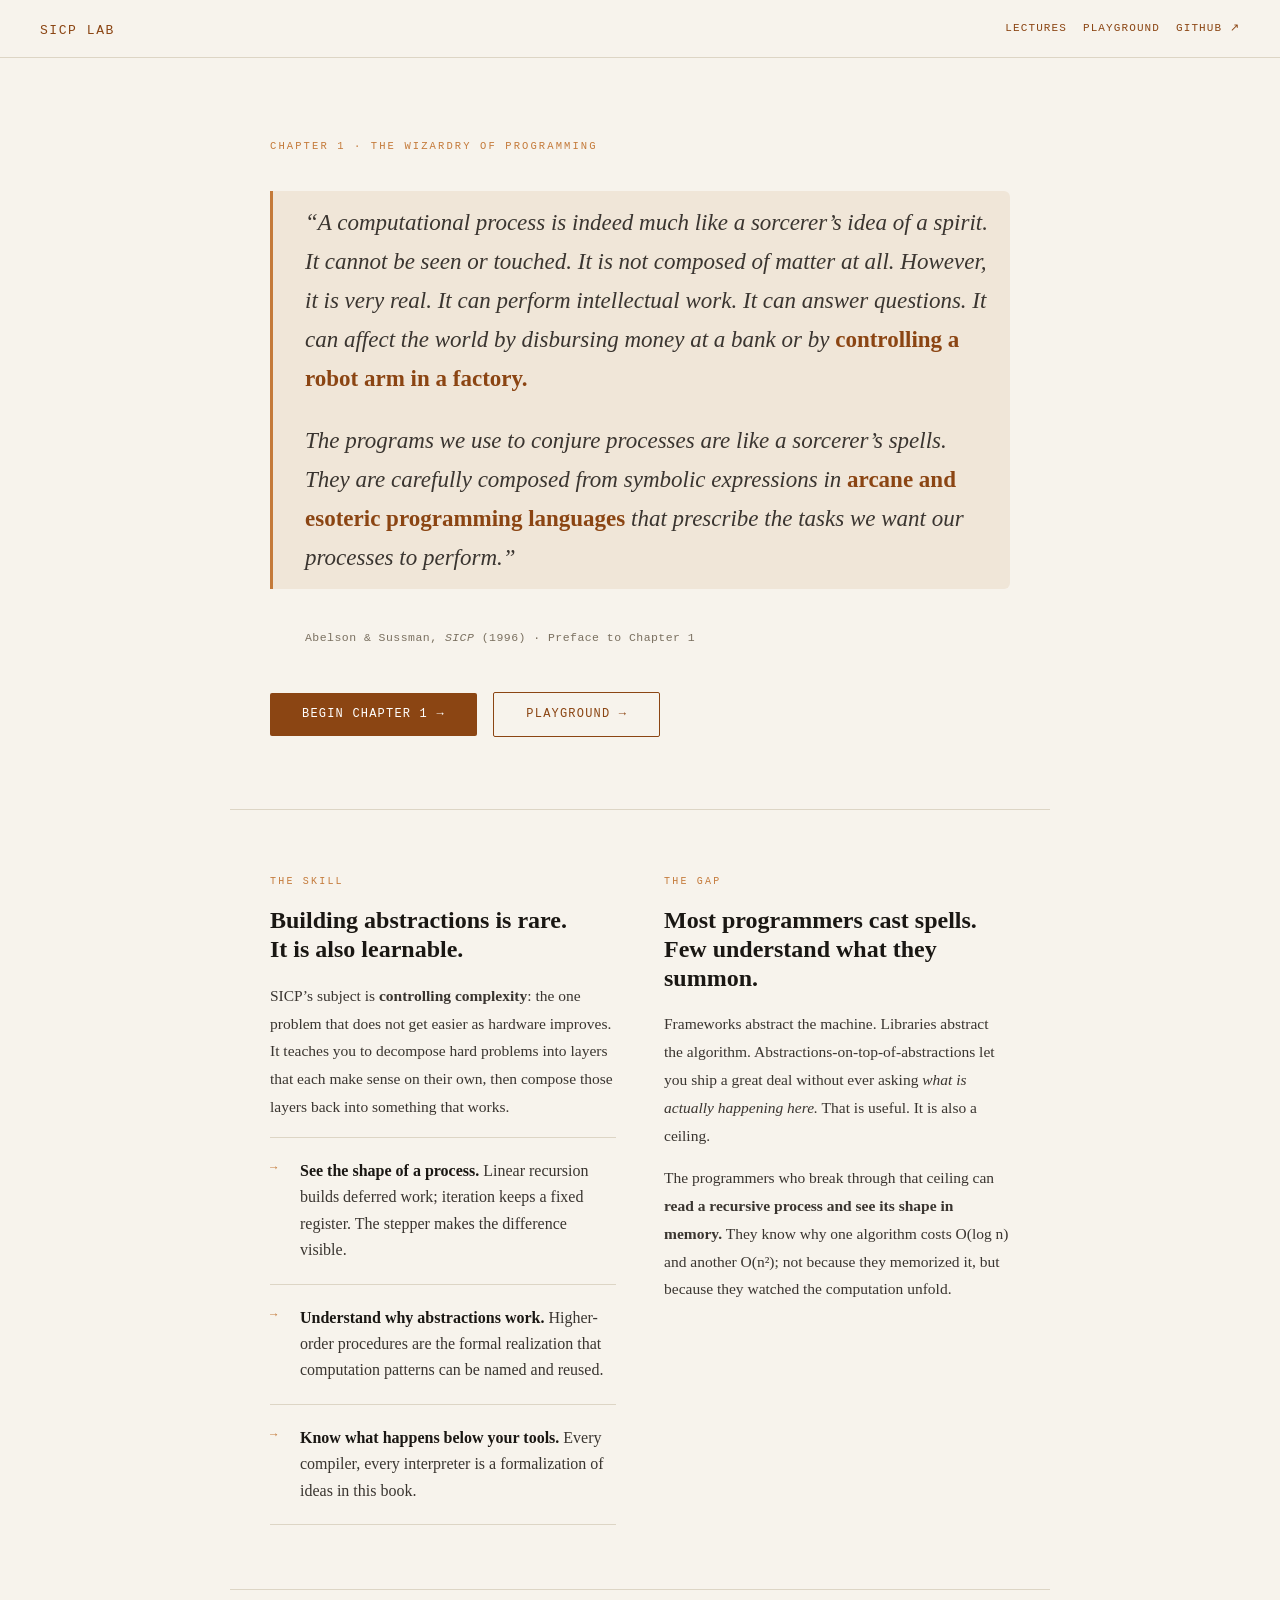
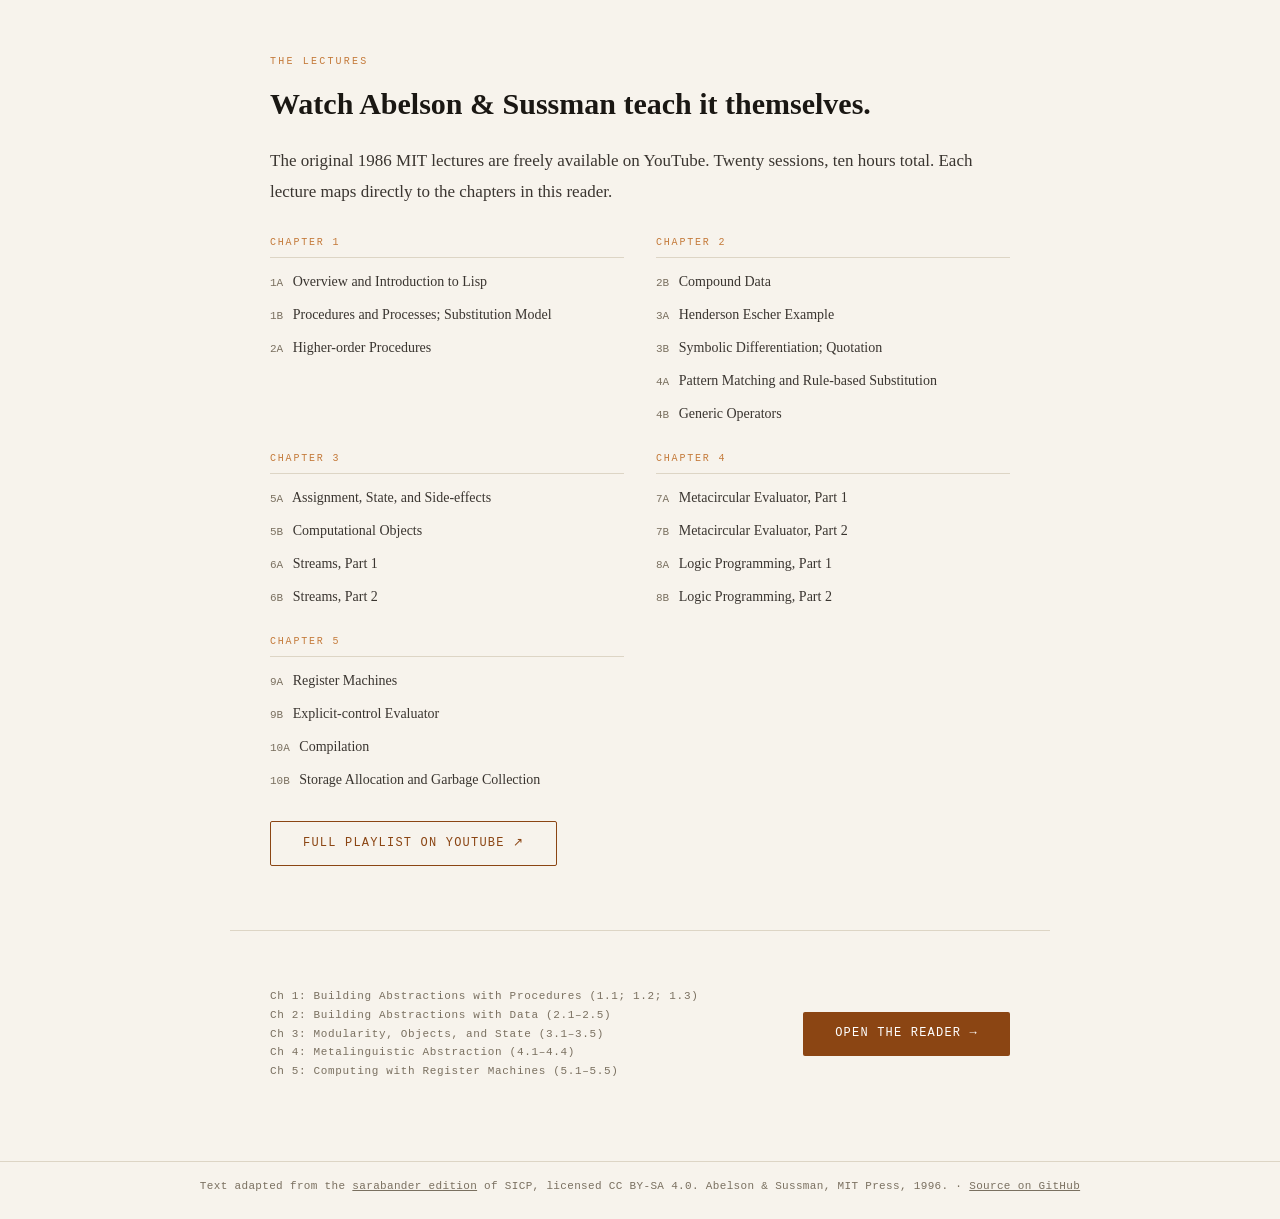
==== commit b562b6c9: "Add MIT lecture series section to homepage with chapter-mapped video links" ====
--- a/docs/index.html
+++ b/docs/index.html
@@ -257,6 +257,44 @@
       .features { grid-template-columns: 1fr; }
     }
 
+    /* ── Lectures grid ── */
+    .lectures-grid {
+      display: grid;
+      grid-template-columns: repeat(auto-fill, minmax(260px, 1fr));
+      gap: 24px 32px;
+      margin-top: 28px;
+    }
+
+    .lecture-group { display: flex; flex-direction: column; gap: 6px; }
+
+    .lecture-ch {
+      font-family: var(--mono);
+      font-size: 10px;
+      letter-spacing: .18em;
+      text-transform: uppercase;
+      color: var(--gold);
+      margin-bottom: 4px;
+      padding-bottom: 6px;
+      border-bottom: 1px solid var(--rule);
+    }
+
+    .lecture-group a {
+      font-size: 14px;
+      line-height: 1.5;
+      color: var(--ink2);
+      text-decoration: none;
+      display: block;
+      padding: 3px 0;
+    }
+    .lecture-group a:hover { color: var(--accent); }
+
+    .lecture-group a span {
+      font-family: var(--mono);
+      font-size: 11px;
+      color: var(--muted);
+      margin-right: 6px;
+    }
+
     /* ── Footer ── */
     .footer-cta {
       max-width: 820px;
@@ -283,7 +321,8 @@
   <nav class="topbar">
     <a href="/" style="text-decoration: none;"><span class="topbar-title" style="font-size: 13px; letter-spacing: .12em; color: var(--accent);">SICP Lab</span></a>
     <span style="flex: 1;"></span>
-    <a class="topbar-cta" href="playground.html">Playground</a>
+    <a class="topbar-cta" href="#lectures">Lectures</a>
+    <a class="topbar-cta" href="playground.html" style="margin-left: 16px;">Playground</a>
     <a class="topbar-cta" href="https://github.com/am357/sicp-lab" target="_blank" rel="noopener" style="margin-left: 16px;">GitHub ↗</a>
   </nav>
 
@@ -345,6 +384,58 @@
     </div>
   </div>
 
+  <!-- ── Lectures ── -->
+  <div class="pitch-block" id="lectures">
+    <div class="pitch-label">The lectures</div>
+    <h2>Watch Abelson &amp; Sussman teach it themselves.</h2>
+    <p>
+      The original 1986 MIT lectures are freely available on YouTube. Twenty sessions, ten hours total.
+      Each lecture maps directly to the chapters in this reader.
+    </p>
+
+    <div class="lectures-grid">
+      <div class="lecture-group">
+        <div class="lecture-ch">Chapter 1</div>
+        <a href="https://www.youtube.com/watch?v=2Op3QLzMgSY&list=PLE18841CABEA24090&index=1" target="_blank" rel="noopener"><span>1A</span> Overview and Introduction to Lisp</a>
+        <a href="https://www.youtube.com/watch?v=V_7mmwpgJHU&list=PLE18841CABEA24090&index=2" target="_blank" rel="noopener"><span>1B</span> Procedures and Processes; Substitution Model</a>
+        <a href="https://www.youtube.com/watch?v=erHp3r6PbJk&list=PLE18841CABEA24090&index=3" target="_blank" rel="noopener"><span>2A</span> Higher-order Procedures</a>
+      </div>
+      <div class="lecture-group">
+        <div class="lecture-ch">Chapter 2</div>
+        <a href="https://www.youtube.com/watch?v=DrFkf-T-6Co&list=PLE18841CABEA24090&index=4" target="_blank" rel="noopener"><span>2B</span> Compound Data</a>
+        <a href="https://www.youtube.com/watch?v=PEwZL3H2oKg&list=PLE18841CABEA24090&index=5" target="_blank" rel="noopener"><span>3A</span> Henderson Escher Example</a>
+        <a href="https://www.youtube.com/watch?v=bV87UzKMRtE&list=PLE18841CABEA24090&index=6" target="_blank" rel="noopener"><span>3B</span> Symbolic Differentiation; Quotation</a>
+        <a href="https://www.youtube.com/watch?v=OscT4N2qq7o&list=PLE18841CABEA24090&index=7" target="_blank" rel="noopener"><span>4A</span> Pattern Matching and Rule-based Substitution</a>
+        <a href="https://www.youtube.com/watch?v=h6Z7vx9iUB8&list=PLE18841CABEA24090&index=8" target="_blank" rel="noopener"><span>4B</span> Generic Operators</a>
+      </div>
+      <div class="lecture-group">
+        <div class="lecture-ch">Chapter 3</div>
+        <a href="https://www.youtube.com/watch?v=dO1aqPBJCPg&list=PLE18841CABEA24090&index=9" target="_blank" rel="noopener"><span>5A</span> Assignment, State, and Side-effects</a>
+        <a href="https://www.youtube.com/watch?v=yedzRWhi-9E&list=PLE18841CABEA24090&index=10" target="_blank" rel="noopener"><span>5B</span> Computational Objects</a>
+        <a href="https://www.youtube.com/watch?v=JkGKLILLy0I&list=PLE18841CABEA24090&index=11" target="_blank" rel="noopener"><span>6A</span> Streams, Part 1</a>
+        <a href="https://www.youtube.com/watch?v=qp05AtXbOP0&list=PLE18841CABEA24090&index=12" target="_blank" rel="noopener"><span>6B</span> Streams, Part 2</a>
+      </div>
+      <div class="lecture-group">
+        <div class="lecture-ch">Chapter 4</div>
+        <a href="https://www.youtube.com/watch?v=0m6hoOelZH8&list=PLE18841CABEA24090&index=13" target="_blank" rel="noopener"><span>7A</span> Metacircular Evaluator, Part 1</a>
+        <a href="https://www.youtube.com/watch?v=QVEOq5k6Xi0&list=PLE18841CABEA24090&index=14" target="_blank" rel="noopener"><span>7B</span> Metacircular Evaluator, Part 2</a>
+        <a href="https://www.youtube.com/watch?v=rCqMiPk1BJE&list=PLE18841CABEA24090&index=15" target="_blank" rel="noopener"><span>8A</span> Logic Programming, Part 1</a>
+        <a href="https://www.youtube.com/watch?v=GReBwkGFZcs&list=PLE18841CABEA24090&index=16" target="_blank" rel="noopener"><span>8B</span> Logic Programming, Part 2</a>
+      </div>
+      <div class="lecture-group">
+        <div class="lecture-ch">Chapter 5</div>
+        <a href="https://www.youtube.com/watch?v=cIc8ZBMcqAc&list=PLE18841CABEA24090&index=17" target="_blank" rel="noopener"><span>9A</span> Register Machines</a>
+        <a href="https://www.youtube.com/watch?v=Z8-qWEEwTCk&list=PLE18841CABEA24090&index=18" target="_blank" rel="noopener"><span>9B</span> Explicit-control Evaluator</a>
+        <a href="https://www.youtube.com/watch?v=TqO6CVHv2RE&list=PLE18841CABEA24090&index=19" target="_blank" rel="noopener"><span>10A</span> Compilation</a>
+        <a href="https://www.youtube.com/watch?v=AbK4bZhUk48&list=PLE18841CABEA24090&index=20" target="_blank" rel="noopener"><span>10B</span> Storage Allocation and Garbage Collection</a>
+      </div>
+    </div>
+
+    <div style="margin-top: 28px;">
+      <a class="cta" href="https://www.youtube.com/playlist?list=PLE18841CABEA24090" target="_blank" rel="noopener" style="background: transparent; color: var(--accent); border: 1px solid var(--accent);">Full playlist on YouTube ↗</a>
+    </div>
+  </div>
+
   <div class="footer-cta">
     <p>
       Ch 1: Building Abstractions with Procedures (1.1; 1.2; 1.3)<br>
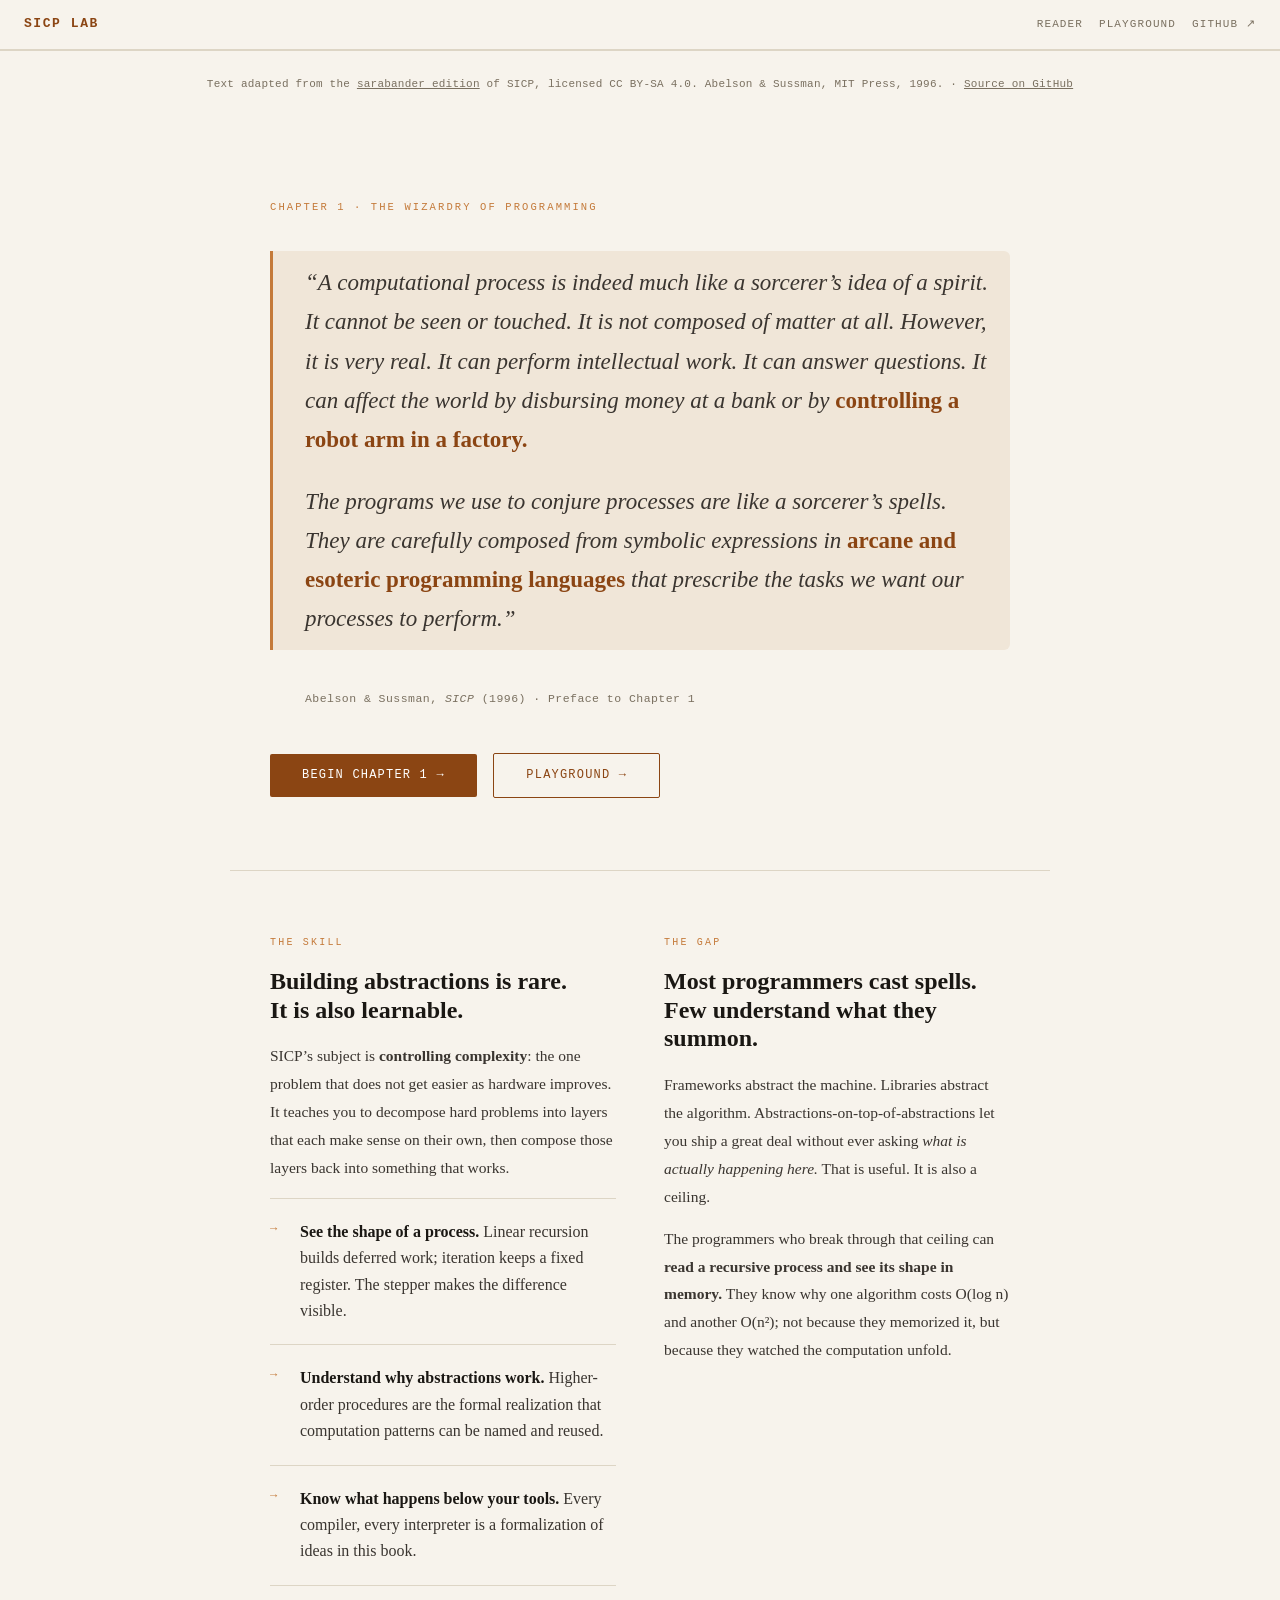
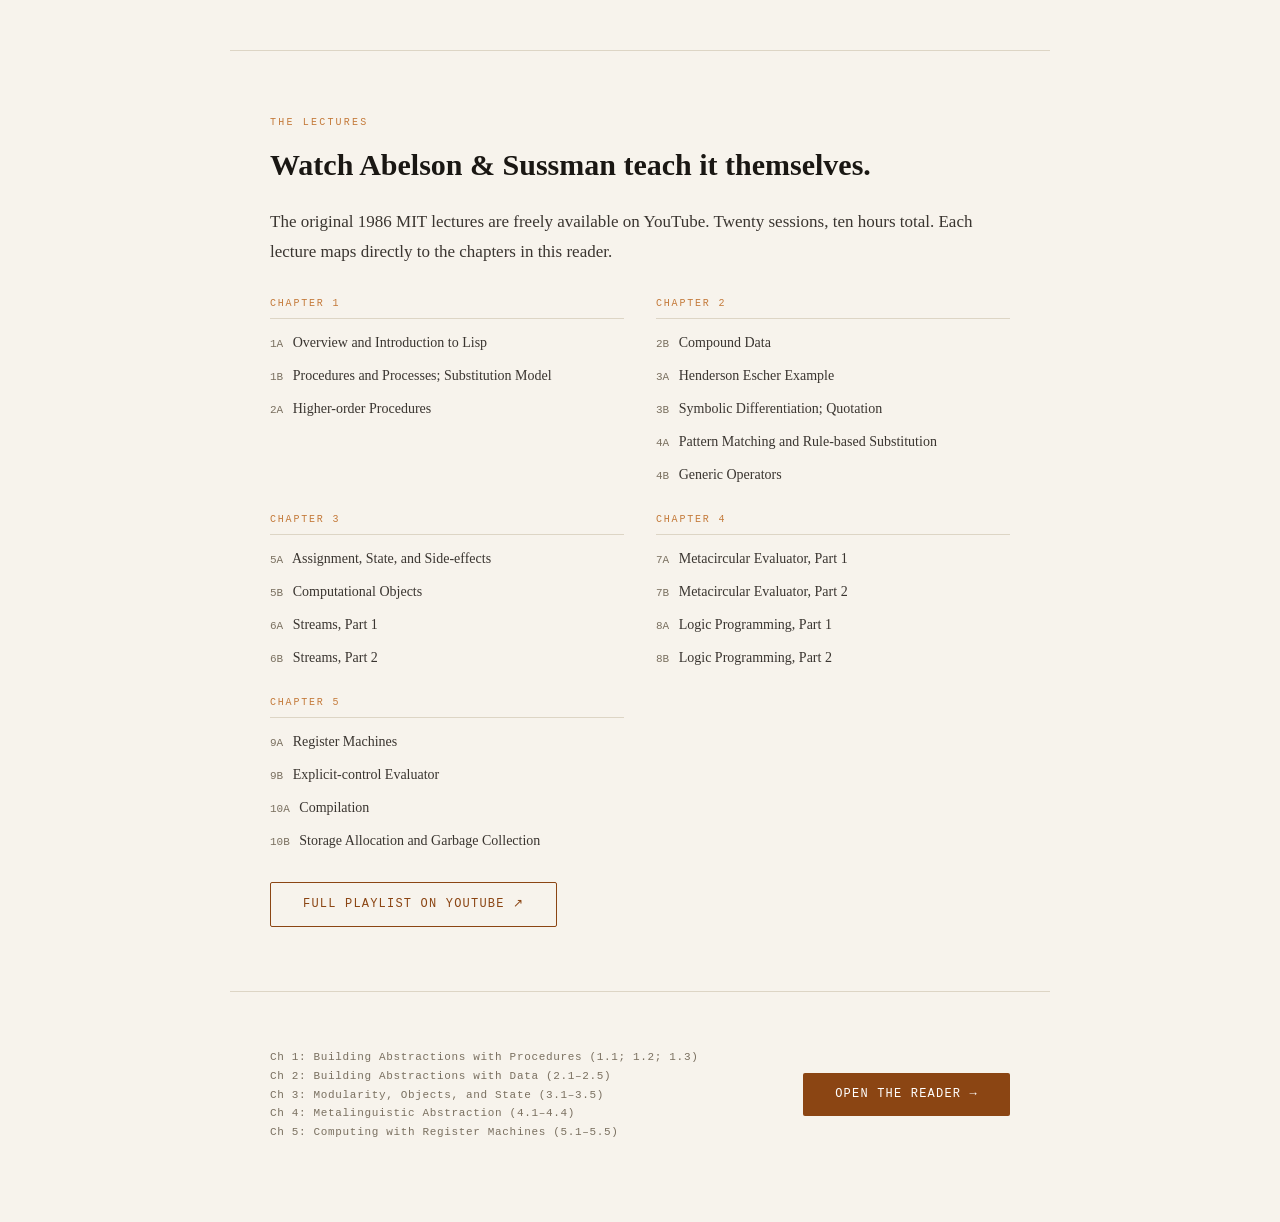
==== commit d02440b4: "Extract shared header and footer into nav.js across all pages" ====
--- a/docs/index.html
+++ b/docs/index.html
@@ -28,32 +28,6 @@
       -webkit-font-smoothing: antialiased;
     }
 
-    /* ── Nav strip ── */
-    .topbar {
-      border-bottom: 1px solid var(--rule);
-      padding: 14px 40px;
-      display: flex;
-      align-items: center;
-      justify-content: space-between;
-    }
-
-    .topbar-title {
-      font-family: var(--mono);
-      font-size: 11px;
-      letter-spacing: .16em;
-      text-transform: uppercase;
-      color: var(--muted);
-    }
-
-    .topbar-cta {
-      font-family: var(--mono);
-      font-size: 11px;
-      letter-spacing: .1em;
-      color: var(--accent);
-      text-decoration: none;
-      text-transform: uppercase;
-    }
-    .topbar-cta:hover { color: var(--accent2); }
 
     /* ── Hero ── */
     .hero {
@@ -318,13 +292,7 @@
 </head>
 <body class="landing">
 
-  <nav class="topbar">
-    <a href="/" style="text-decoration: none;"><span class="topbar-title" style="font-size: 13px; letter-spacing: .12em; color: var(--accent);">SICP Lab</span></a>
-    <span style="flex: 1;"></span>
-    <a class="topbar-cta" href="#lectures">Lectures</a>
-    <a class="topbar-cta" href="playground.html" style="margin-left: 16px;">Playground</a>
-    <a class="topbar-cta" href="https://github.com/am357/sicp-lab" target="_blank" rel="noopener" style="margin-left: 16px;">GitHub ↗</a>
-  </nav>
+  <script src="js/nav.js"></script>
 
   <!-- ── Hero ── -->
   <section class="hero">
@@ -447,10 +415,6 @@
     <a class="cta" href="reader.html">Open the reader →</a>
   </div>
 
-  <footer class="site-footer">
-    Text adapted from the <a href="https://github.com/sarabander/sicp" target="_blank" rel="noopener">sarabander edition</a> of SICP, licensed CC BY-SA 4.0. Abelson &amp; Sussman, MIT Press, 1996.
-    · <a href="https://github.com/am357/sicp-lab" target="_blank" rel="noopener">Source on GitHub</a>
-  </footer>
 
 </body>
 </html>
--- a/docs/css/style.css
+++ b/docs/css/style.css
@@ -36,6 +36,7 @@
 .sidebar h1 { font-size: 17px; margin: 0 0 4px; letter-spacing: .2px; }
 .sidebar .sub { color: var(--muted); font-size: 12.5px; margin-bottom: 18px; font-family: var(--mono); }
 .toc a { display: block; text-decoration: none; color: var(--ink); padding: 3px 6px; border-radius: 5px; font-size: 14.5px; }
+.toc a.lvl-ch { font-weight: 700; margin-top: 16px; font-size: 15.5px; color: var(--accent); }
 .toc a.lvl-sec { font-weight: 700; margin-top: 10px; }
 .toc a.lvl-sub { padding-left: 16px; color: #44484e; }
 .toc a:hover { background: var(--accent-soft); }
@@ -44,6 +45,9 @@
 /* ---- Reading column ---- */
 .main { padding: 36px 0 120px; }
 .reader { max-width: 760px; margin: 0 auto; padding: 0 28px; }
+.reader h1 { font-size: 36px; margin: 48px 0 10px; border-top: 2px solid var(--accent); padding-top: 32px; }
+.reader h1:first-child { margin-top: 0; border-top: none; padding-top: 0; }
+.reader h1 .num { color: var(--accent); font-family: var(--mono); font-size: 26px; margin-right: 12px; }
 .reader h2 { font-size: 30px; margin: 8px 0 6px; }
 .reader h2 .num { color: var(--accent); font-family: var(--mono); font-size: 22px; margin-right: 10px; }
 .reader h3 { font-size: 22px; margin: 38px 0 4px; border-top: 1px solid var(--rule); padding-top: 26px; }
@@ -127,3 +131,47 @@
   .app { grid-template-columns: 1fr; }
   .sidebar { position: static; height: auto; border-right: 0; border-bottom: 1px solid var(--rule); }
 }
+
+/* ── Shared site nav ── */
+.site-nav {
+  border-bottom: 1px solid var(--rule);
+  padding: 14px 24px;
+  display: flex;
+  align-items: center;
+  gap: 16px;
+  background: var(--bg);
+}
+.site-nav-brand {
+  font-family: var(--mono);
+  font-size: 13px;
+  letter-spacing: .12em;
+  text-transform: uppercase;
+  text-decoration: none;
+  color: var(--accent);
+  font-weight: 700;
+}
+.site-nav-spacer { flex: 1; }
+.site-nav-link {
+  font-family: var(--mono);
+  font-size: 11px;
+  letter-spacing: .1em;
+  text-transform: uppercase;
+  text-decoration: none;
+  color: #7a7060;
+}
+.site-nav-link:hover { color: var(--accent); }
+.site-nav-link.active { color: var(--accent); font-weight: 700; }
+
+/* ── Shared site footer ── */
+.site-footer {
+  border-top: 1px solid var(--rule);
+  padding: 24px 40px;
+  font-family: var(--mono);
+  font-size: 11px;
+  color: #7a7060;
+  letter-spacing: .02em;
+  text-align: center;
+  line-height: 1.8;
+}
+.site-footer a { color: #7a7060; }
+.site-footer a:hover { color: var(--accent); }
